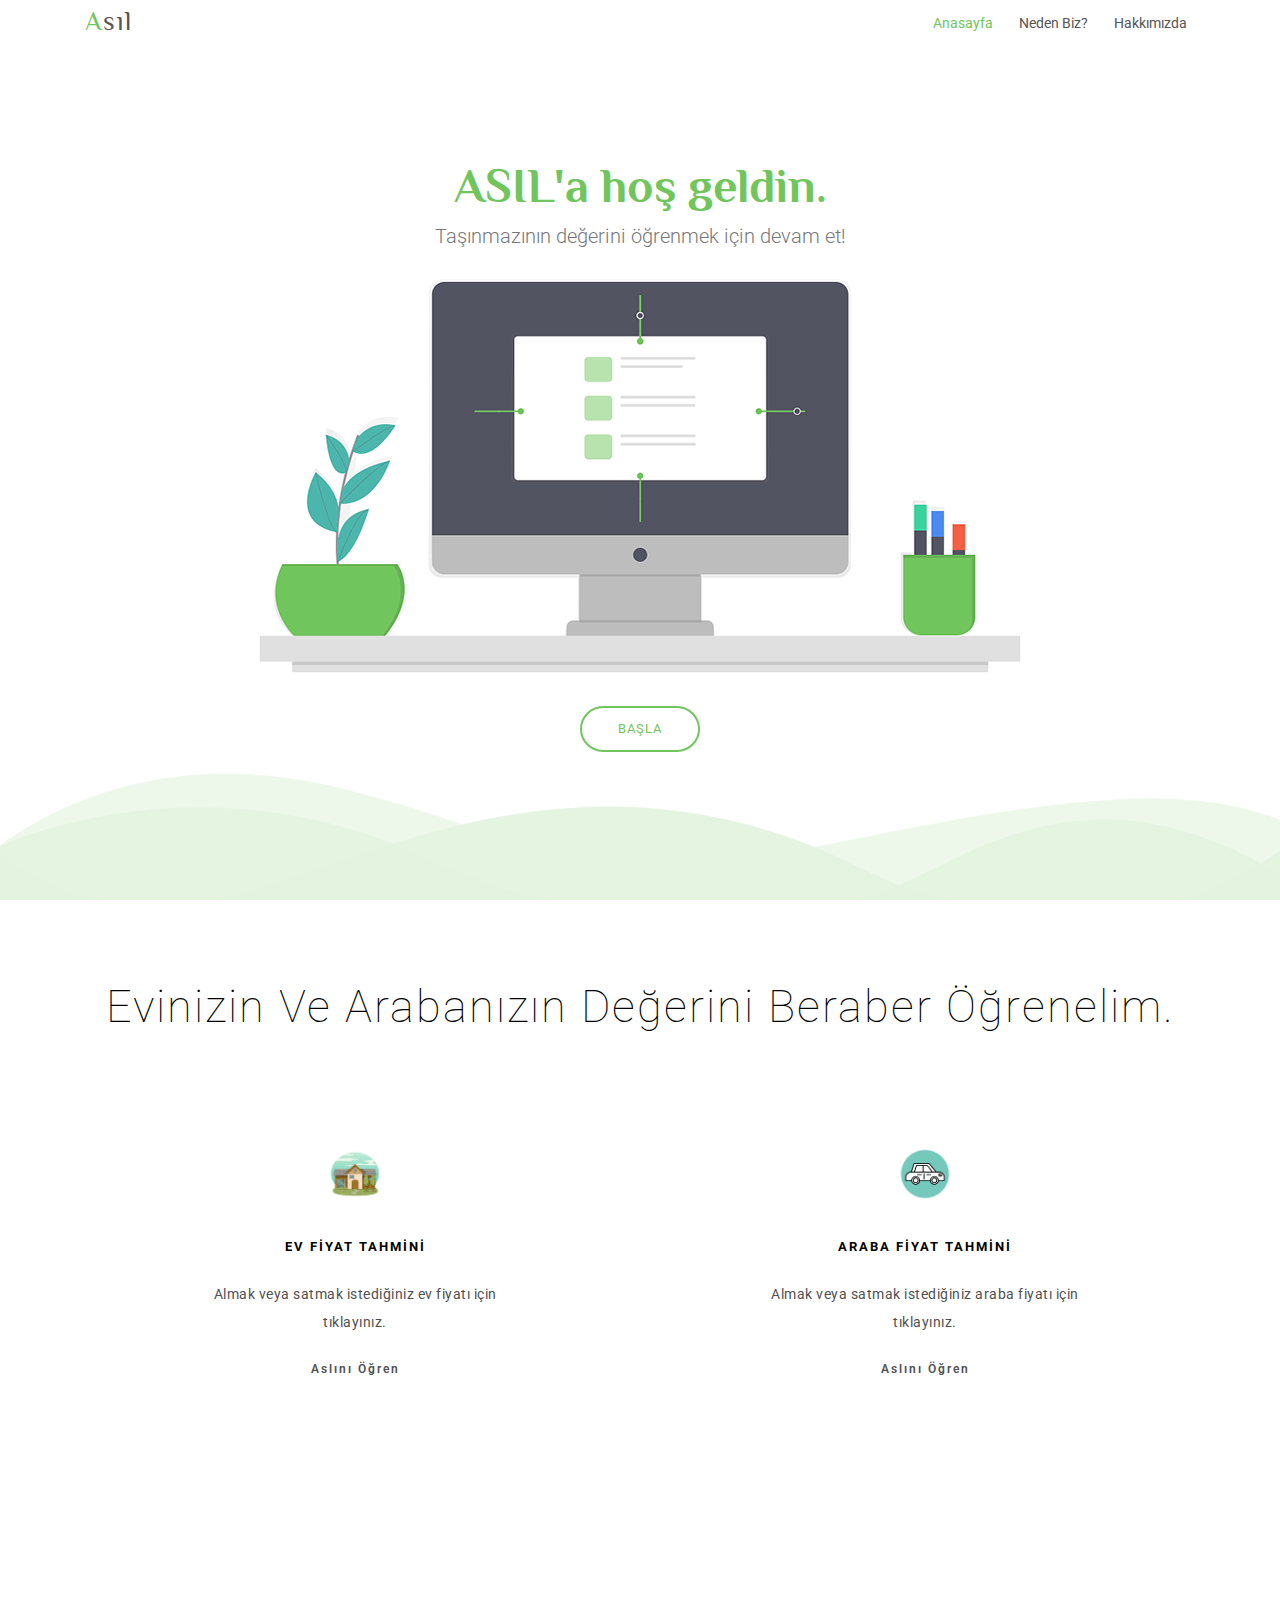
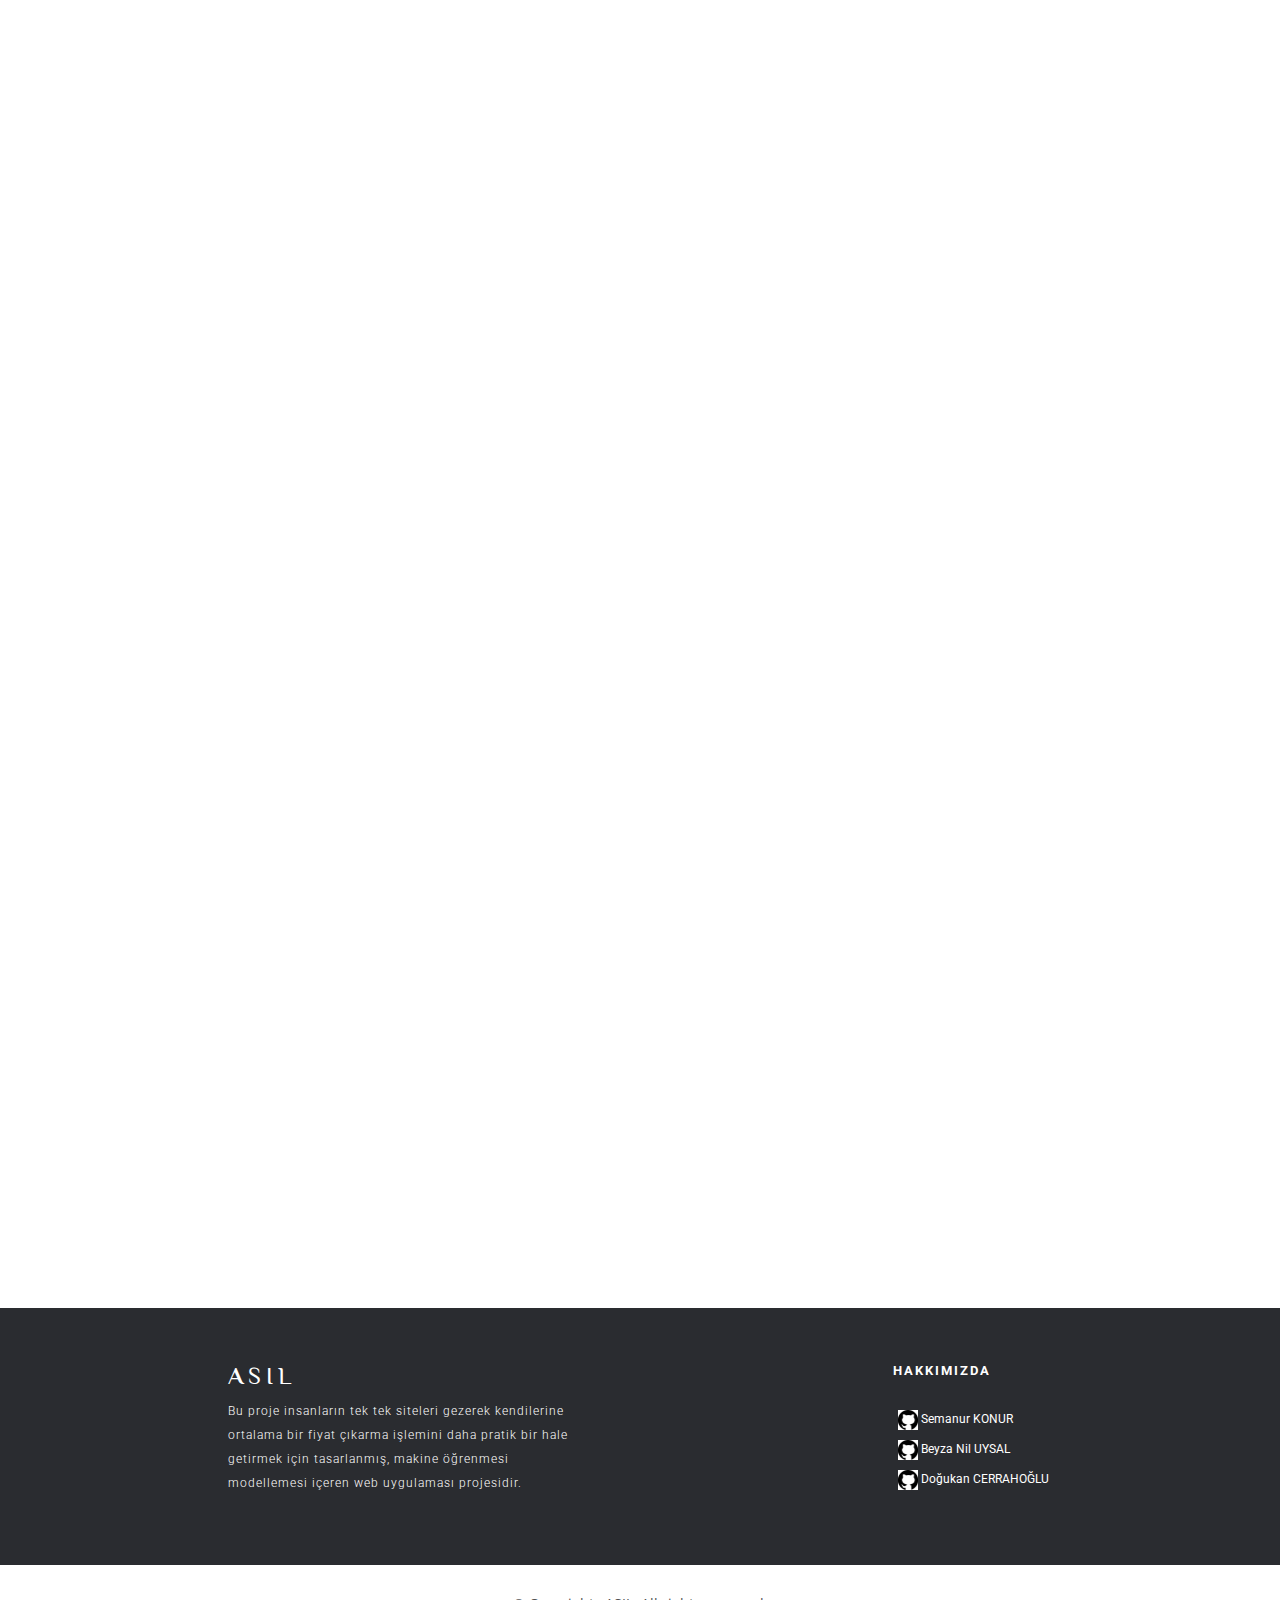
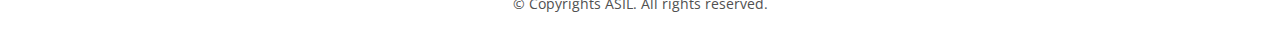
==== index.html @ d375d60e "Toplu değişiklikler Anasayfaya çalı çırpı eklendi. Footer eklendi. Footer'a github logo ve değerli g" ====
<!DOCTYPE html>
<html lang="tr">
<head>
  <meta charset="utf-8">
  <title>Asıl</title>
  <meta content="width=device-width, initial-scale=1.0" name="viewport">
  <meta content="" name="keywords">
  <meta content="" name="description">

  <!-- Favicons -->
  <link href="img/team/logo.png" rel="icon">
  <link href="img/team/logo.png" rel="apple-touch-icon">

  <!-- Google Fonts -->
  <link href="https://fonts.googleapis.com/css?family=Open+Sans:300,300i,400,400i,700,700i|Roboto:100,300,400,500,700|Philosopher:400,400i,700,700i" rel="stylesheet">

  <!-- Bootstrap css -->
  <!-- <link rel="stylesheet" href="css/bootstrap.css"> -->
  <link href="lib/bootstrap/css/bootstrap.min.css" rel="stylesheet">

  <!-- Libraries CSS Files -->
  <link href="lib/owlcarousel/assets/owl.carousel.min.css" rel="stylesheet">
  <link href="lib/owlcarousel/assets/owl.theme.default.min.css" rel="stylesheet">
  <link href="lib/font-awesome/css/font-awesome.min.css" rel="stylesheet">
  <link href="lib/animate/animate.min.css" rel="stylesheet">
  <link href="lib/modal-video/css/modal-video.min.css" rel="stylesheet">

  <!-- Main Stylesheet File -->
  <link href="css/style.css" rel="stylesheet">

  <!-- =======================================================
    Theme Name: eStartup
    Theme URL: https://bootstrapmade.com/estartup-bootstrap-landing-page-template/
    Author: BootstrapMade.com
    License: https://bootstrapmade.com/license/
  ======================================================= -->
</head>

<body>

  <header id="header" class="header header-hide">
    <div class="container">

      <div id="logo" class="pull-left">
        <h1><a href="#body" class="scrollto"><span>A</span>sıl</a></h1>
        <!-- Uncomment below if you prefer to use an image logo -->
        <!-- <a href="#body"><img src="img/logo.png" alt="" title="" /></a>-->
      </div>

      <nav id="nav-menu-container">
        <ul class="nav-menu">
          <li class="menu-active"><a href="#hero">Anasayfa</a></li>
          <li><a href="#features">Neden biz?</a></li>


          <li><a href="#blog">Hakkımızda</a></li>

        </ul>
      </nav><!-- #nav-menu-container -->
    </div>
  </header><!-- #header -->

  <!--==========================
    Hero Section
  ============================-->
  <section id="hero" class="wow fadeIn">
    <div class="hero-container">
      <h1><b>ASIL</b>'a hoş geldin.</h1>
      <h2>Taşınmazının değerini öğrenmek için devam et!</h2>
      <img src="img/hero-img.png" alt="Hero Imgs">
      <a href="#get-started" class="btn-get-started scrollto">Başla</a>

    </div>
  </section>
  <section id="get-started" class="padd-section text-center wow fadeInUp">

    <div class="container">
      <div class="section-title text-center">
        <h2>Evinizin ve Arabanızın Değerini Beraber Öğrenelim.</h2>

      </div>
    </div>

    <div class="container" lang="tr">
      <div class="row">

        <div class="col-md-6 col-lg-4">
          <div class="feature-block" lang="tr">

            <img src="img/team/cloud.png" alt="img" class="img-fluid" lang="tr">
            <h4>Ev Fiyat Tahmini</h4>
            <p><b>Almak veya satmak istediğiniz ev fiyatı için tıklayınız.</b></p>
            <a href="#">Aslını öğren</a>

          </div>
        </div>

        <div class="col-md-6 col-lg-4">
          <div class="feature-block">

            <img src="img/team/planet.png" alt="img" class="img-fluid">
            <h4>Araba Fiyat Tahmini</h4>
            <p><b>Almak veya satmak istediğiniz araba fiyatı için tıklayınız.</b></p>
            <a href="#">Aslını öğren</a>

          </div>
        </div>


      </div>
    </div>

  </section>


  <!--==========================
    Features Section
  ============================-->

  <section id="features" class="padd-section text-center wow fadeInUp">

    <div class="container">
      <div class="section-title text-center">
        <h2>Neden <b>ASIL </b>? </h2>
      </div>
    </div>

    <div class="container">
      <div class="row">

        <div class="col-md-6 col-lg-3">
          <div class="feature-block">
            <img src="img/team/update.png" alt="img" class="img-fluid">
            <h4>Güncellik</h4>
            <p>Piyasanın güncel halinden haberdar olun.</p>
          </div>
        </div>

        <div class="col-md-6 col-lg-3">
          <div class="feature-block">
            <img src="img/team/vector.png" alt="img" class="img-fluid">
            <h4>Zaman Tasarrufu</h4>
            <p>Kısa bir zamanda istediğiniz taşınmazın fiyatını kolaylıkla bulun.</p>
          </div>
        </div>
        <div class="col-md-6 col-lg-3">
          <div class="feature-block">
            <img src="img/team/design-tool.png" alt="img" class="img-fluid">
            <h4>Kolay Kullanım</h4>
            <p>Sadece birkaç adımda kolayca <b>asıl</b> fiyata ulaşın.</p>
          </div>
        </div>

        <div class="col-md-6 col-lg-3">
          <div class="feature-block">
            <img src="img/team/asteroid.png" alt="img" class="img-fluid">
            <h4>Güvenilir Veri</h4>
            <p>Doğru veriler ile yapılmış fiyat tahminlerine erişin.</p>
          </div>
        </div>



      </div>
    </div>
  </section>

  <!--==========================
    Screenshots Section
  ============================-->


  <!--==========================
    Video Section
  ============================-->

  <!--==========================
    Team Section
  ============================-->


  <!--==========================
    Testimonials Section
  ============================-->


  <!--==========================
    Pricing Table Section
  ============================-->

  <!--==========================
    Blog Section
  ============================-->
  <section id="blog" class="padd-section wow fadeInUp">

    <div class="container">
      <div class="section-title text-center">
       <div class="hero-container2">
          <h2><b>ASIL</b> Nedir ?</h2>

      <img src="img/team/ne.png"width="800" height="500" alt="asılnedir">


       </div>






      </div>
    </div>


  </section>

  <!--==========================
    Newsletter Section
  ============================-->

  <!--==========================
    Contact Section
  ============================-->
  <!-- #contact -->

  <!--==========================
    Footer
  ============================-->
<footer class="footer">
    <div class="container">
      <div class="row">

        <div class="col-md-12 col-lg-4">
          <div class="footer-logo">

            <a class="navbar-brand" href="#"><b>A</b>SIL</a>
            <p>Bu proje insanların tek tek siteleri gezerek kendilerine ortalama bir fiyat çıkarma işlemini daha pratik bir hale getirmek için tasarlanmış, makine öğrenmesi modellemesi içeren web uygulaması projesidir.</p>

          </div>
        </div>

        <div class="col-sm-6 col-md-3 col-lg-2">
          <div class="list-menu">

            <h4>Hakkımızda</h4>

            <ul class="list-unstyled">
              <li><a href="https://github.com/semakonur" target="_blank" >
                    <img src="img/team/github-logo.jpg" type="icon" width="20px" height="20px" alt="github-logo">
                      Semanur KONUR</a></li>
              <li><a href="https://github.com/BNil23" target="_blank" >
                    <img src="img/team/github-logo.jpg" type="icon" width="20px" height="20px" alt="github-logo">
                      Beyza Nil UYSAL</a></li>
              <li><a href="https://github.com/dogukancerrahoglu" target="_blank" >
                    <img src="img/team/github-logo.jpg" type="icon" width="20px" height="20px" alt="github-logo">
                      Doğukan CERRAHOĞLU</a></li>

            </ul>

          </div>
        </div>


      </div>
    </div>

    <div class="copyrights">
      <div class="container">
        <p>&copy; Copyrights ASIL. All rights reserved.</p>
        <div class="credits">
          <!--
            All the links in the footer should remain intact.
            You can delete the links only if you purchased the pro version.
            Licensing information: https://bootstrapmade.com/license/
            Purchase the pro version with working PHP/AJAX contact form: https://bootstrapmade.com/buy/?theme=eStartup
          -->
        </div>
      </div>
    </div>

  </footer>




  <a href="#" class="back-to-top"><i class="fa fa-chevron-up"></i></a>

  <!-- JavaScript Libraries -->
  <script src="lib/jquery/jquery.min.js"></script>
  <script src="lib/jquery/jquery-migrate.min.js"></script>
  <script src="lib/bootstrap/js/bootstrap.bundle.min.js"></script>
  <script src="lib/superfish/hoverIntent.js"></script>
  <script src="lib/superfish/superfish.min.js"></script>
  <script src="lib/easing/easing.min.js"></script>
  <script src="lib/modal-video/js/modal-video.js"></script>
  <script src="lib/owlcarousel/owl.carousel.min.js"></script>
  <script src="lib/wow/wow.min.js"></script>
  <!-- Contact Form JavaScript File -->


  <!-- Template Main Javascript File -->
  <script src="js/main.js"></script>

</body>
</html>
---- lib/modal-video/css/modal-video.min.css ----
@keyframes modal-video{from{opacity:0}to{opacity:1}}@keyframes modal-video-inner{from{transform:translate(0, 100px)}to{transform:translate(0, 0)}}.modal-video{position:fixed;top:0;left:0;width:100%;height:100%;background-color:rgba(0,0,0,0.5);z-index:1000000;cursor:pointer;opacity:1;animation-timing-function:ease-out;animation-duration:.3s;animation-name:modal-video;-webkit-transition:opacity .3s ease-out;-moz-transition:opacity .3s ease-out;-ms-transition:opacity .3s ease-out;-o-transition:opacity .3s ease-out;transition:opacity .3s ease-out}.modal-video-close{opacity:0}.modal-video-close .modal-video-movie-wrap{-webkit-transform:translate(0, 100px);-moz-transform:translate(0, 100px);-ms-transform:translate(0, 100px);-o-transform:translate(0, 100px);transform:translate(0, 100px)}.modal-video-body{max-width:940px;width:100%;height:100%;margin:0 auto;display:table}.modal-video-inner{display:table-cell;vertical-align:middle;width:100%;height:100%}.modal-video-movie-wrap{width:100%;height:0;position:relative;padding-bottom:56.25%;background-color:#333;animation-timing-function:ease-out;animation-duration:.3s;animation-name:modal-video-inner;-webkit-transform:translate(0, 0);-moz-transform:translate(0, 0);-ms-transform:translate(0, 0);-o-transform:translate(0, 0);transform:translate(0, 0);-webkit-transition:-webkit-transform .3s ease-out;-moz-transition:-moz-transform .3s ease-out;-ms-transition:-ms-transform .3s ease-out;-o-transition:-o-transform .3s ease-out;transition:transform .3s ease-out}.modal-video-movie-wrap iframe{position:absolute;top:0;left:0;width:100%;height:100%}.modal-video-close-btn{position:absolute;z-index:2;top:-35px;right:-35px;display:inline-block;width:35px;height:35px;overflow:hidden;border:none;background:transparent}.modal-video-close-btn:before{transform:rotate(45deg)}.modal-video-close-btn:after{transform:rotate(-45deg)}.modal-video-close-btn:before,.modal-video-close-btn:after{content:'';position:absolute;height:2px;width:100%;top:50%;left:0;margin-top:-1px;background:#fff;border-radius:5px;margin-top:-6px}
---- css/style.css ----
@charset "UTF-8";
/*
  Theme Name: eStartup
  Theme URL: https://bootstrapmade.com/estartup-bootstrap-landing-page-template/
  Author: BootstrapMade.com
  License: https://bootstrapmade.com/license/
*/
/*--------------------------------------------------------------
# General
--------------------------------------------------------------*/
body {
  background-color: #fff;
  color: #333;
}

h1, h2, h3, h4, h5, h6 {
  margin: 0;
}

h2 {
  color: #000;
  font-weight: 600;
}

h4 {
  color: #000;
  font-size: 13px;
  font-weight: 700;
  letter-spacing: 2px;
  text-transform: uppercase;
  line-height: 2;
}

h5 {
  color: #626262;
  font-size: 14px;
  font-weight: 500;
}

a {
  letter-spacing: 2px;
  text-decoration: none;
}

ul {
  letter-spacing: 1px;
}

li {
  color: #626262;
  font-size: 13px;
  font-weight: 400;
  letter-spacing: 2px;
  line-height: 30px;
  text-transform: capitalize;
}

p {
  color: #505050;
  font-size: 14px;
  font-weight: 300;
  letter-spacing: 0.5px;
  line-height: 2;
  margin-bottom: 20px;
}

span {
  letter-spacing: 1px;
}

.img-fluid {
  height: 60px;
  margin-bottom: 30px;
  width: 60px;
}

.container-full {
  padding-left: 0;
  padding-right: 0;
}

.btn {
  border: 1px solid #fff;
  border-radius: 50px;
  color: #fff;
  font-size: 11px;
  font-weight: 600;
  padding: 15px 40px;
  text-transform: uppercase;
  -moz-transition: all 0.5s ease-in-out 0s;
  -ms-transition: all 0.5s ease-in-out 0s;
  -o-transition: all 0.5s ease-in-out 0s;
  -webkit-transition: all 0.5s ease-in-out 0s;
  transition: all 0.5s ease-in-out 0s;
}

.btn-default:hover {
  color: #fff;
  background-color: #e6e6e6;
  border-color: #adadad;
}

.fa {
  font-size: 13px;
}

/* Back to top button */
.back-to-top {
  position: fixed;
  display: none;
  background: #71c55d;
  line-height: 1;
  color: #fff;
  padding: 7px 12px 13px 12px;
  font-size: 16px;
  font-family: Arial;
  border-radius: 2px;
  right: 15px;
  bottom: 15px;
  transition: background 0.5s;
}

@media (max-width: 768px) {
  .back-to-top {
    bottom: 15px;
  }
}

.back-to-top:focus {
  background: #71c55d;
  color: #fff;
  outline: none;
}

.back-to-top:hover {
  background: #55b03f;
  color: #fff;
}

/*--------------------------------------------------------------
# Header
--------------------------------------------------------------*/
#header {
  background: #fff;
  position: fixed;
  left: 0;
  top: 0;
  right: 0;
  height: 48px;
  z-index: 3;
  transition: all 0.5s ease;
}

#header #logo {
  padding: 6px 0 0 0;
}

#header #logo h1 {
  color: #505050;
  font-family: "Philosopher", sans-serif;
  font-size: 26px;
  font-weight: 500;
  letter-spacing: 1px;
  margin: 0;
}

#header #logo h1 a {
  color: #555;
  line-height: 1;
  display: inline-block;
  text-decoration: none;
}

#header #logo h1 a span {
  color: #71c55d;
}

#header #logo img {
  padding: 0;
  margin: 0;
}

.scroll-header {
  background: #fff;
  box-shadow: 0 3px 7px rgba(0, 0, 0, 0.1);
}

/*--------------------------------------------------------------
# Hero Section
--------------------------------------------------------------*/
#hero {
  width: 100%;
  height: calc(100vh - 40px);
  background: url(../img/hero-bg.png) center bottom no-repeat;
  background-size: 100%;
  position: relative;
  margin-top: 40px;
}

@media (min-width: 1025px) {
  #hero {
    background-attachment: fixed;
  }
}

#hero .hero-container {
  position: absolute;
  bottom: 0;
  top: 0;
  left: 0;
  right: 0;
  display: flex;
  justify-content: center;
  align-items: center;
  flex-direction: column;
  text-align: center;
}

#hero .hero-container2 {

}

#hero h1 {
  margin: 0 0 10px 0;
  font-size: 48px;
  font-weight: 700;
  line-height: 56px;
  font-family: "Philosopher", sans-serif;
  color: #71c55d;
}

@media (max-width: 768px) {
  #hero h1 {
    font-size: 28px;
    line-height: 36px;
  }
}

#hero h2 {
  color: #777;
  margin-bottom: 30px;
  font-size: 20px;
  font-family: "Roboto", sans-serif;
  font-weight: 300;
}

@media (max-width: 768px) {
  #hero h2 {
    font-size: 18px;
    line-height: 24px;
    margin-bottom: 30px;
  }
}

#hero img {
  max-width: 95%;
  margin-bottom: 30px;
}

#hero .btn-get-started {
  font-family: "Roboto", sans-serif;
  text-transform: uppercase;
  font-weight: 400;
  font-size: 13px;
  letter-spacing: 1px;
  display: inline-block;
  padding: 11px 36px;
  border-radius: 50px;
  transition: 0.5s;
  margin-bottom: 30px;
  border: 2px solid #71c55d;
  background: #fff;
  color: #71c55d;
  text-decoration: none;
}

#hero .btn-get-started:hover {
  background: #71c55d;
  color: #fff;
}


/*--------------------------------------------------------------
# Navigation Menu
--------------------------------------------------------------*/
/* Nav Menu Essentials */
.nav-menu, .nav-menu * {
  margin: 0;
  padding: 0;
  list-style: none;
}

.nav-menu ul {
  position: absolute;
  display: none;
  top: 100%;
  left: 0;
  z-index: 99;
}

.nav-menu li {
  position: relative;
  white-space: nowrap;
}

.nav-menu > li {
  float: left;
}

.nav-menu li:hover > ul,
.nav-menu li.sfHover > ul {
  display: block;
}

.nav-menu ul ul {
  top: 0;
  left: 100%;
}

.nav-menu ul li {
  min-width: 180px;
}

/* Nav Menu Arrows */
.sf-arrows .sf-with-ul {
  padding-right: 22px;
}

.sf-arrows .sf-with-ul:after {
  content: "\f107";
  position: absolute;
  right: 8px;
  margin-top: 1px;
  font-family: FontAwesome;
  font-style: normal;
  font-weight: normal;
}

.sf-arrows ul .sf-with-ul:after {
  content: "\f105";
}

/* Nav Meu Container */
#nav-menu-container {
  float: right;
  margin: 0 0 0 0;
}

@media (max-width: 1024px) {
  #nav-menu-container {
    display: none;
  }
}

/* Nav Meu Styling */
.nav-menu a {
  padding: 8px 8px;
  text-decoration: none;
  display: inline-block;
  color: #555;
  font-family: "Roboto", sans-serif;
  font-weight: 400;
  font-size: 14px;
  outline: none;
  letter-spacing: 0;
  transition: 0.3s;
}

.nav-menu li:hover > a, .nav-menu > .menu-active > a {
  color: #71c55d;
}

.nav-menu > li {
  margin-left: 10px;
}

.nav-menu ul {
  margin: 0;
  padding: 10px;
  box-shadow: 0px 0px 30px rgba(127, 137, 161, 0.25);
  background: #fff;
}

.nav-menu ul li {
  transition: 0.3s;
}

.nav-menu ul li a {
  padding: 5px 10px;
  color: #333;
  transition: 0.3s;
  display: block;
  font-size: 14px;
  text-transform: none;
}

.nav-menu ul li:hover > a {
  color: #71c55d;
}

.nav-menu ul ul {
  margin: 0;
}

/* Mobile Nav Toggle */
#mobile-nav-toggle {
  position: fixed;
  right: 0;
  top: 0;
  z-index: 999;
  margin: 4px 20px 0 0;
  border: 0;
  background: none;
  font-size: 24px;
  display: none;
  transition: all 0.4s;
  outline: none;
  cursor: pointer;
}

#mobile-nav-toggle i {
  color: #555;
  font-size: 24px;
}

@media (max-width: 1024px) {
  #mobile-nav-toggle {
    display: inline;
  }
}

/* Mobile Nav Styling */
#mobile-nav {
  position: fixed;
  top: 0;
  padding-top: 18px;
  bottom: 0;
  z-index: 998;
  background: rgba(52, 59, 64, 0.9);
  left: -260px;
  width: 260px;
  overflow-y: auto;
  transition: 0.4s;
}

#mobile-nav ul {
  padding: 0;
  margin: 0;
  list-style: none;
}

#mobile-nav ul li {
  position: relative;
}

#mobile-nav ul li a {
  color: #fff;
  font-size: 14px;
  overflow: hidden;
  padding: 6px 22px 6px 15px;
  position: relative;
  text-decoration: none;
  width: 100%;
  display: block;
  outline: none;
  letter-spacing: 0;
}

#mobile-nav ul li a:hover {
  color: #fff;
}

#mobile-nav ul li li {
  padding-left: 30px;
}

#mobile-nav ul .menu-has-children i {
  position: absolute;
  right: 0;
  z-index: 99;
  padding: 15px;
  cursor: pointer;
  color: #fff;
}

#mobile-nav ul .menu-has-children i.fa-chevron-up {
  color: #71c55d;
}

#mobile-nav ul .menu-item-active {
  color: #71c55d;
}

#mobile-body-overly {
  width: 100%;
  height: 100%;
  z-index: 997;
  top: 0;
  left: 0;
  position: fixed;
  background: rgba(52, 59, 64, 0.9);
  display: none;
}

/* Mobile Nav body classes */
body.mobile-nav-active {
  overflow: hidden;
}

body.mobile-nav-active #mobile-nav {
  left: 0;
}

body.mobile-nav-active #mobile-nav-toggle i {
  color: #fff;
}

/*--------------------------------------------------------------
# Sections
--------------------------------------------------------------*/
.padd-section {
  padding-bottom: 80px;
  padding-top: 80px;
}

@media (max-width: 992px) {
  .padd-section {
    padding-top: 40px;
    padding-bottom: 40px;
  }
}

.section-title {
  margin-bottom: 80px;
}

@media (max-width: 992px) {
  .section-title {
    margin-bottom: 40px;
  }
}

.section-title h2 {
  font-family: "Roboto", sans-serif;
  font-size: 45px;
  font-weight: 100;
  letter-spacing: 2px;
  margin-bottom: 20px;
  text-transform: capitalize;
}

.section-title .separator {
  margin: 0;
}

.separator {
  color: #626262;
  font-family: "Roboto", sans-serif;
  font-size: 15px;
  font-weight: 300;
  margin-bottom: 30px;
  text-transform: capitalize;
}

/* Get Started Section
--------------------------------*/
#get-started {
  display: inline-block;
  height: 100%;
  width: 100%;
}

#get-started .feature-block {
  background: #fff none repeat scroll 0 0;
  padding: 30px 20px;
  transition: all 0.5s ease-in-out 0s;
}

@media (max-width: 991px) {
  #get-started .feature-block {
    margin-bottom: 30px;
  }
}

#get-started .feature-block:hover {
  box-shadow: 0 0 35px rgba(0, 0, 0, 0.1);
  transition: all 0.5s ease-in-out 0s;
}

#get-started .feature-block h4 {
  margin-bottom: 20px;
}

#get-started .feature-block p {
  margin-bottom: 20px;
}

#get-started .feature-block a {
  color: #505050;
  font-size: 12px;
  font-weight: 600;
  text-decoration: none;
  text-transform: capitalize;
  transition: 0.3s;
}

#get-started .feature-block a:hover {
  color: #71c55d;
}

/* About Us Section
--------------------------------*/

/* Features Section
--------------------------------*/
#features {
  display: inline-block;
  height: 100%;
  width: 100%;
}

#features .feature-block {
  background: #fff none repeat scroll 0 0;
  padding: 30px 20px;
  margin-bottom: 30px;
  transition: all 0.5s ease-in-out 0s;
}

#features .feature-block:hover {
  box-shadow: 0 0 35px rgba(0, 0, 0, 0.1);
  transition: all 0.5s ease-in-out 0s;
}

#features .feature-block h4 {
  margin-bottom: 20px;
}

#features .feature-block p {
  margin-bottom: 0;
}

.footer {
  background: #2a2c30;
  padding-top: 50px;
}

.footer .footer-logo .navbar-brand {
  color: #fff;
  display: inline-block;
  float: none;
  font-family: "Philosopher", sans-serif;
  font-size: 24px;
  font-weight: 500;
  height: 100%;
  letter-spacing: 0.2em;
  padding-left: 0;
  padding-top: 0;
}

.footer .footer-logo p {
  color: #fff;
  font-size: 12px;
  letter-spacing: 1px;
}

.footer .list-menu > h4 {
  color: #fff;
  padding-bottom: 20px;
}

.footer .list-menu ul li a {
  color: #fff;
  font-size: 12px;
  padding-left: 5px;
  text-decoration: none;
  letter-spacing: 0;
}

.footer .copyrights {
  background: #fff;
  margin-top: 50px;
  text-align: center;
  padding: 25px;
}

.footer .copyrights p, .footer .copyrights .credits {
  margin: 0;
  padding: 0;
  font-family: "Open Sans", sans-serif;
  font-weight: normal;
  font-size: 14px;
  letter-spacing: 0;
}

.footer .copyrights p a, .footer .copyrights .credits a {
  letter-spacing: 0;
  color: #71c55d;
}


/* Screenshots Section
--------------------------------*/
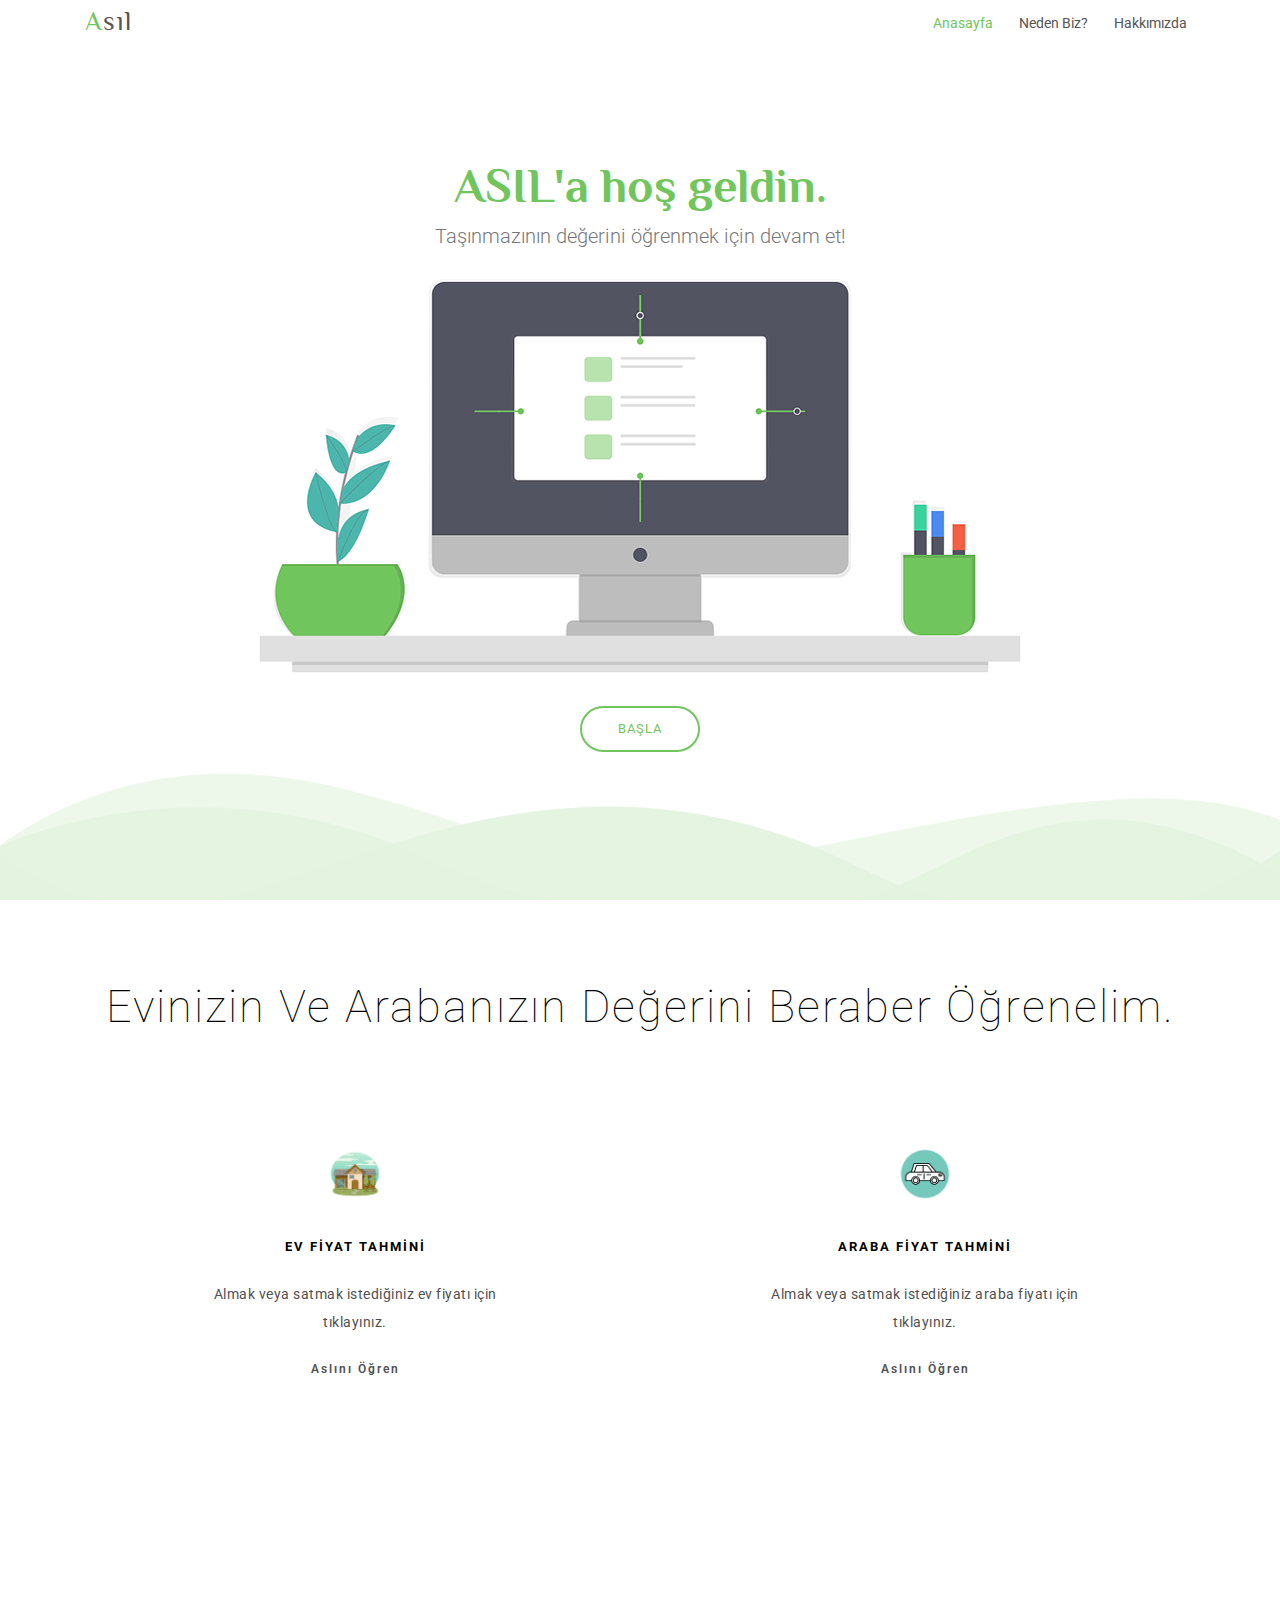
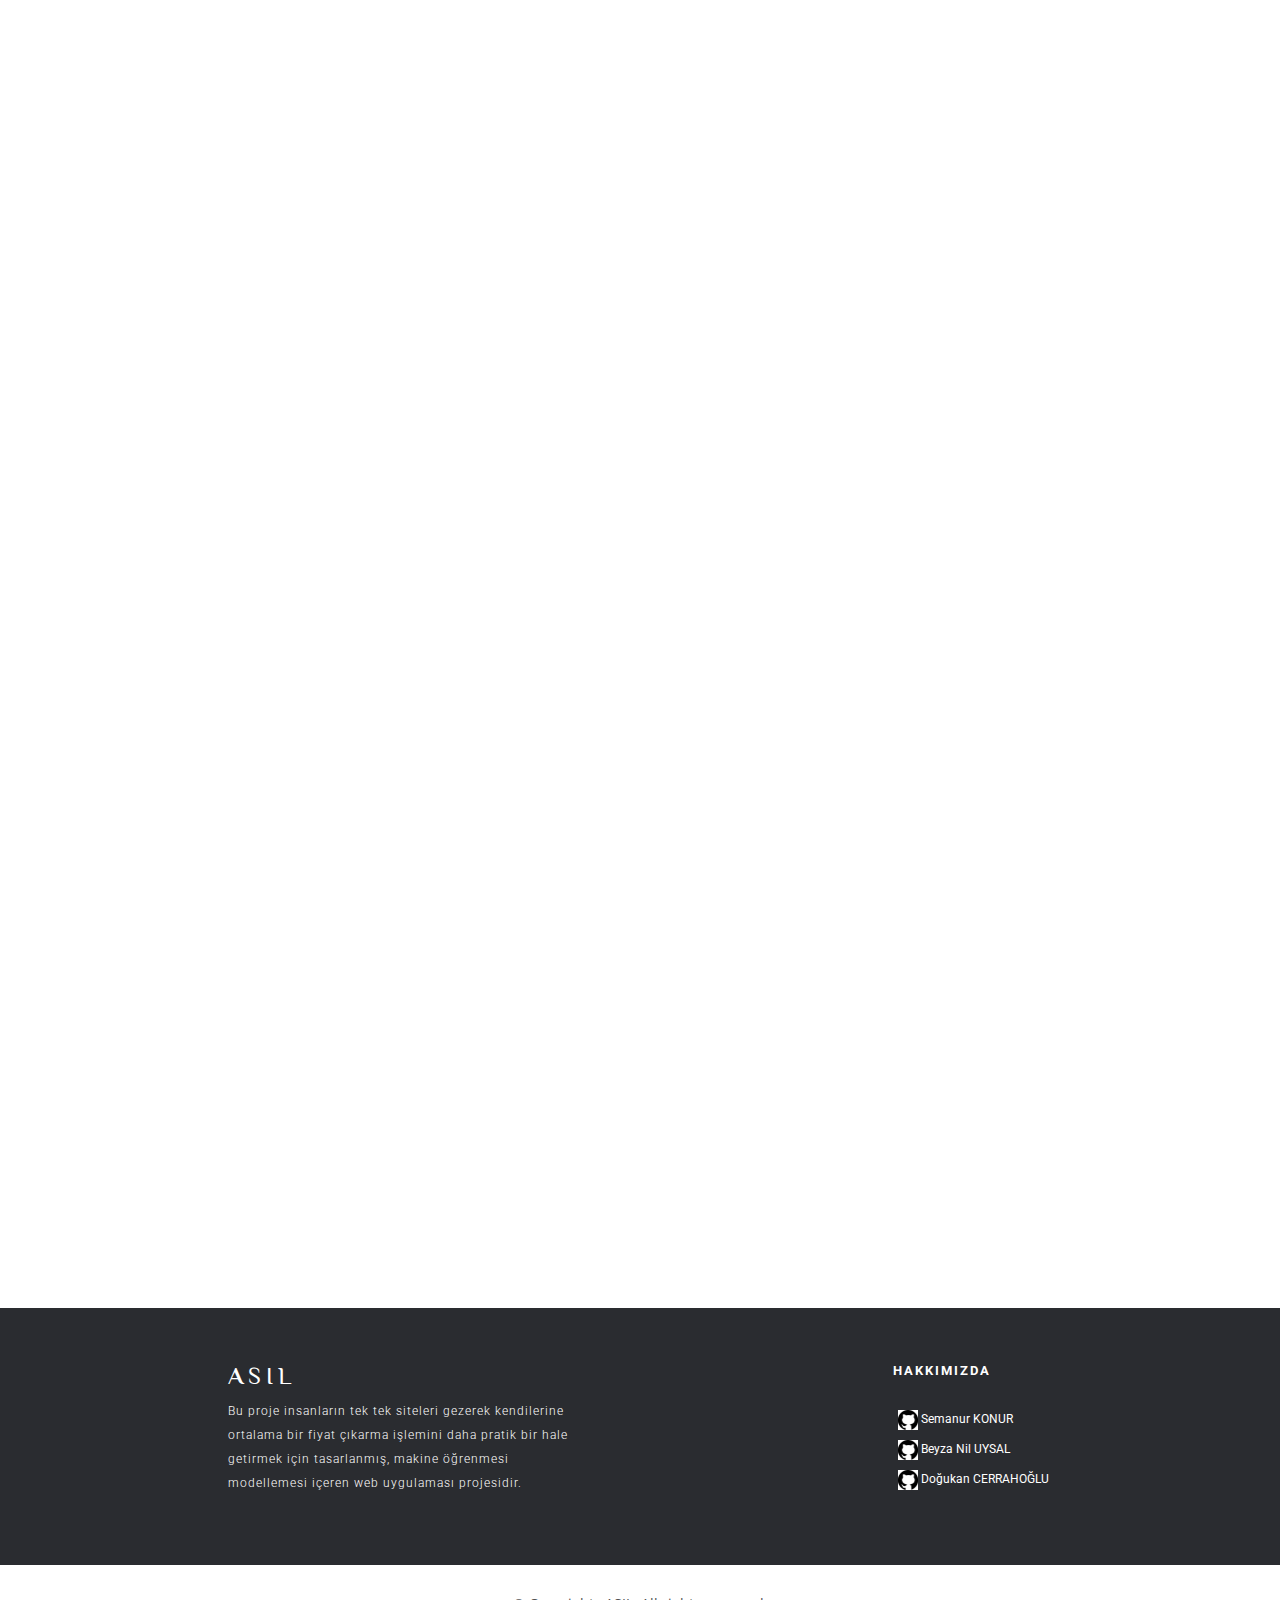
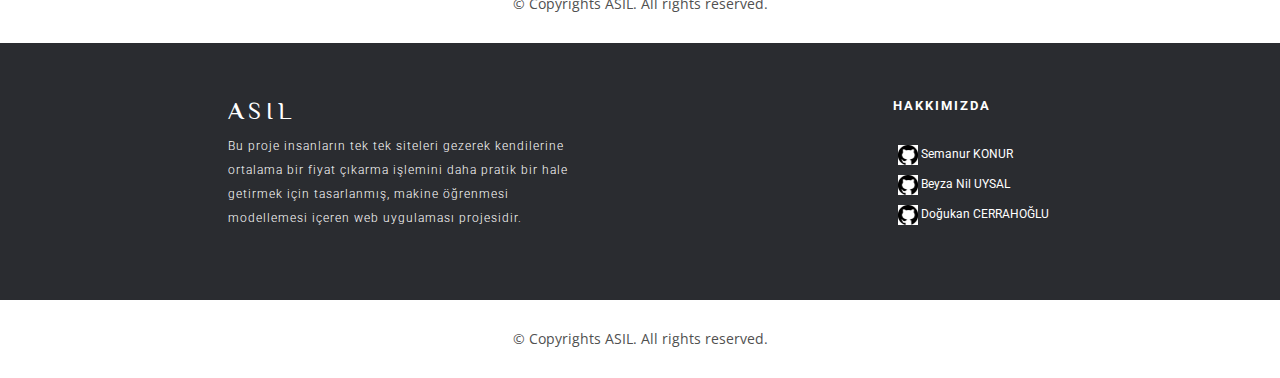
==== commit 2a567c4f: "Merge pull request #10 from semakonur/sema" ====
--- a/index.html
+++ b/index.html
@@ -202,12 +202,6 @@
 
 
        </div>
-
-
-
-
-
-
       </div>
     </div>
 
@@ -226,6 +220,61 @@
   <!--==========================
     Footer
   ============================-->
+<footer class="footer">
+    <div class="container">
+      <div class="row">
+
+        <div class="col-md-12 col-lg-4">
+          <div class="footer-logo">
+
+            <a class="navbar-brand" href="#"><b>A</b>SIL</a>
+            <p>Bu proje insanların tek tek siteleri gezerek kendilerine ortalama bir fiyat çıkarma işlemini daha pratik bir hale getirmek için tasarlanmış, makine öğrenmesi modellemesi içeren web uygulaması projesidir.</p>
+
+          </div>
+        </div>
+
+        <div class="col-sm-6 col-md-3 col-lg-2">
+          <div class="list-menu">
+
+            <h4>Hakkımızda</h4>
+
+            <ul class="list-unstyled">
+              <li><a href="https://github.com/semakonur" target="_blank" >
+                    <img src="img/team/github-logo.jpg" type="icon" width="20px" height="20px" alt="github-logo">
+                      Semanur KONUR</a></li>
+              <li><a href="https://github.com/BNil23" target="_blank" >
+                    <img src="img/team/github-logo.jpg" type="icon" width="20px" height="20px" alt="github-logo">
+                      Beyza Nil UYSAL</a></li>
+              <li><a href="https://github.com/dogukancerrahoglu" target="_blank" >
+                    <img src="img/team/github-logo.jpg" type="icon" width="20px" height="20px" alt="github-logo">
+                      Doğukan CERRAHOĞLU</a></li>
+
+            </ul>
+
+          </div>
+        </div>
+
+
+      </div>
+    </div>
+
+    <div class="copyrights">
+      <div class="container">
+        <p>&copy; Copyrights ASIL. All rights reserved.</p>
+        <div class="credits">
+          <!--
+            All the links in the footer should remain intact.
+            You can delete the links only if you purchased the pro version.
+            Licensing information: https://bootstrapmade.com/license/
+            Purchase the pro version with working PHP/AJAX contact form: https://bootstrapmade.com/buy/?theme=eStartup
+          -->
+        </div>
+      </div>
+    </div>
+
+  </footer>
+
+
 <footer class="footer">
     <div class="container">
       <div class="row">
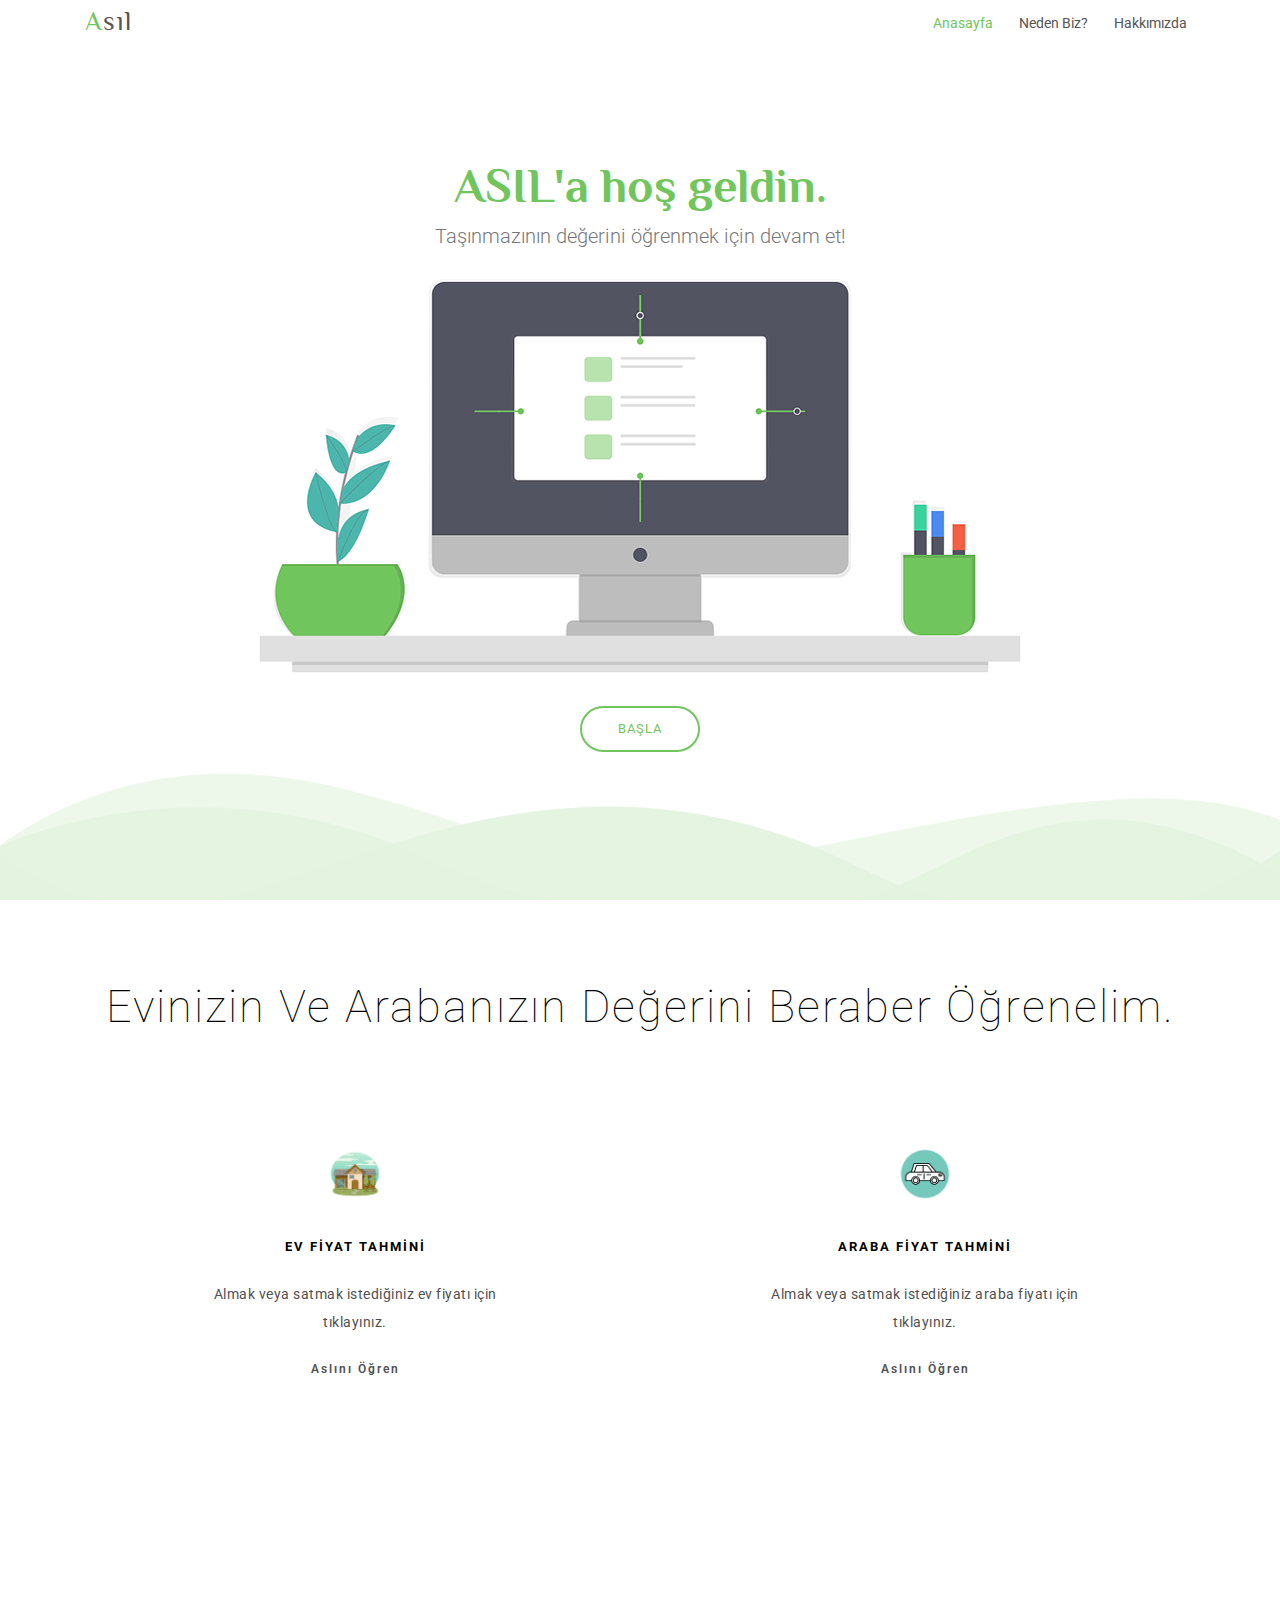
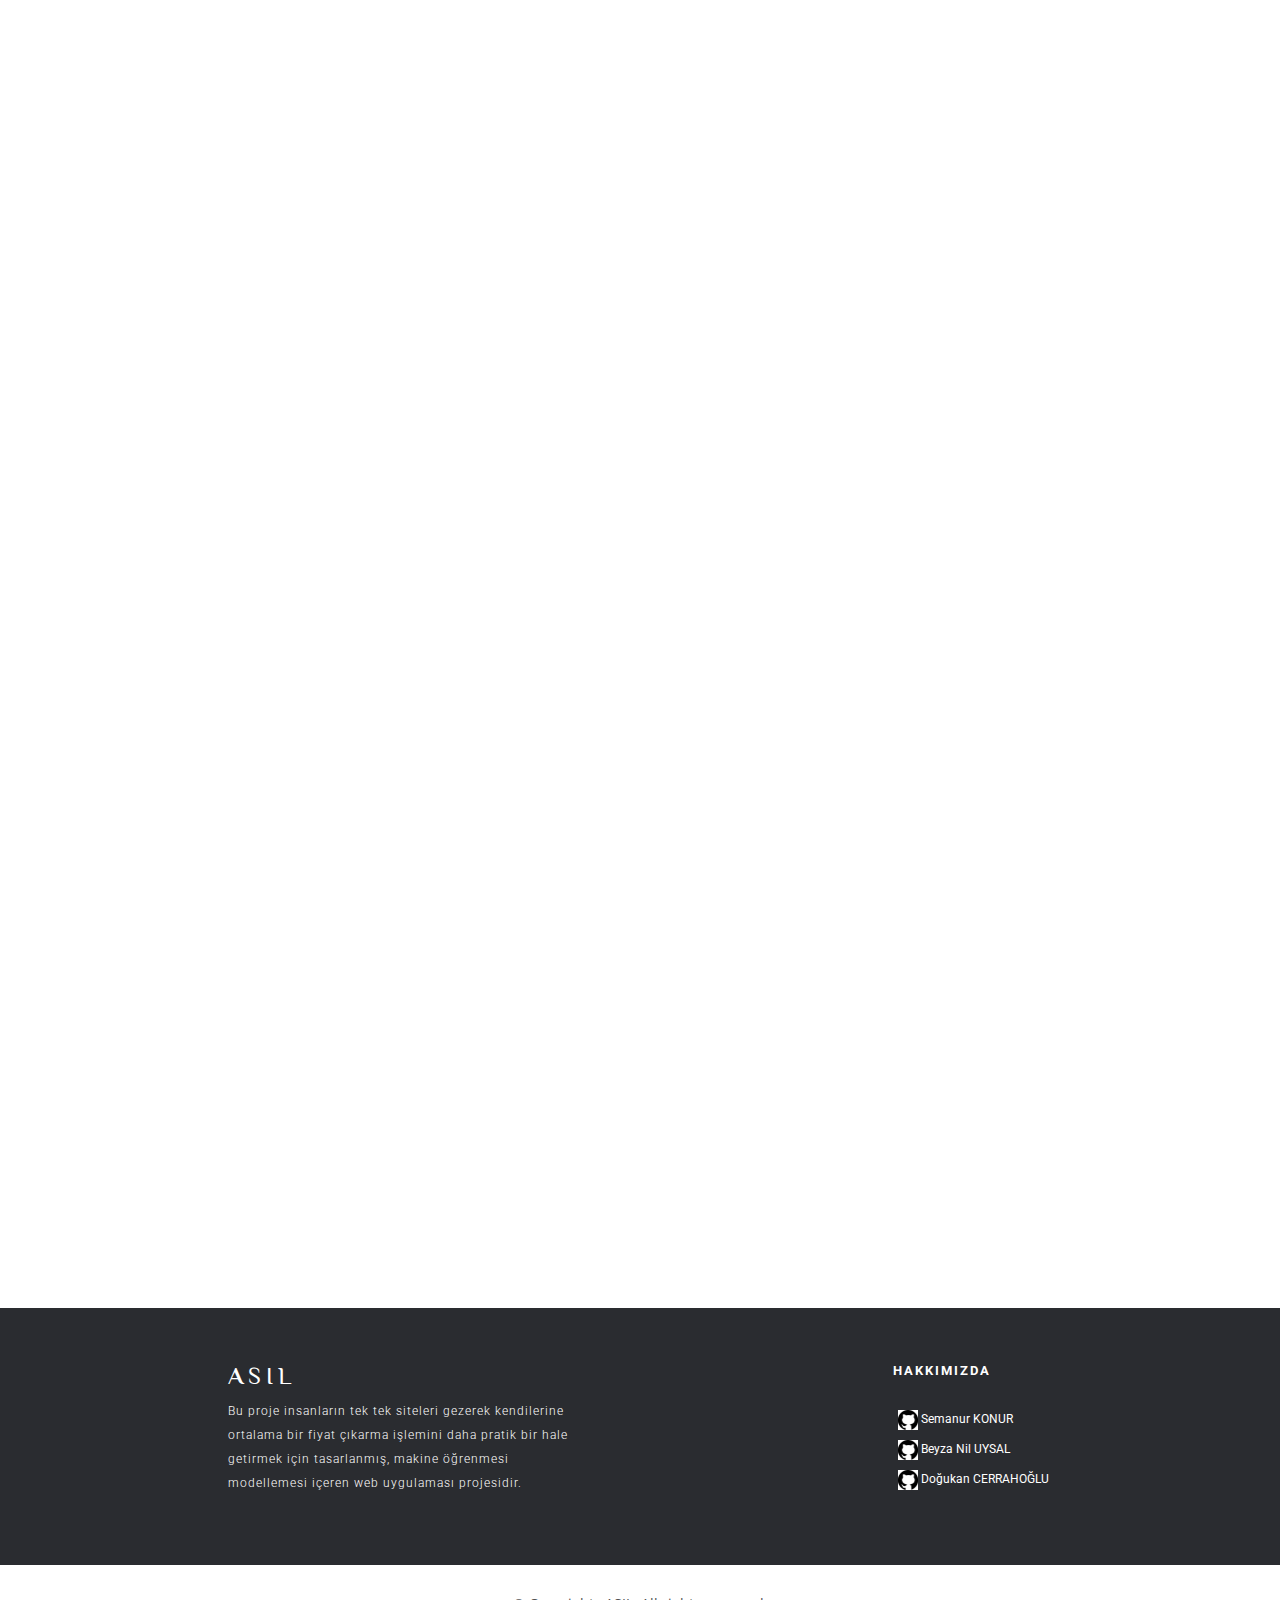
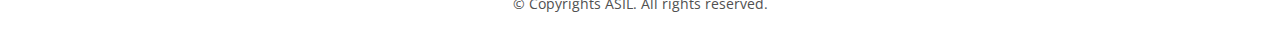
==== commit fdc61035: "Ivır zıvır Ivır zıvır değişiklik" ====
--- a/index.html
+++ b/index.html
@@ -220,6 +220,7 @@
   <!--==========================
     Footer
   ============================-->
+
 <footer class="footer">
     <div class="container">
       <div class="row">
@@ -273,63 +274,6 @@
     </div>
 
   </footer>
-
-
-<footer class="footer">
-    <div class="container">
-      <div class="row">
-
-        <div class="col-md-12 col-lg-4">
-          <div class="footer-logo">
-
-            <a class="navbar-brand" href="#"><b>A</b>SIL</a>
-            <p>Bu proje insanların tek tek siteleri gezerek kendilerine ortalama bir fiyat çıkarma işlemini daha pratik bir hale getirmek için tasarlanmış, makine öğrenmesi modellemesi içeren web uygulaması projesidir.</p>
-
-          </div>
-        </div>
-
-        <div class="col-sm-6 col-md-3 col-lg-2">
-          <div class="list-menu">
-
-            <h4>Hakkımızda</h4>
-
-            <ul class="list-unstyled">
-              <li><a href="https://github.com/semakonur" target="_blank" >
-                    <img src="img/team/github-logo.jpg" type="icon" width="20px" height="20px" alt="github-logo">
-                      Semanur KONUR</a></li>
-              <li><a href="https://github.com/BNil23" target="_blank" >
-                    <img src="img/team/github-logo.jpg" type="icon" width="20px" height="20px" alt="github-logo">
-                      Beyza Nil UYSAL</a></li>
-              <li><a href="https://github.com/dogukancerrahoglu" target="_blank" >
-                    <img src="img/team/github-logo.jpg" type="icon" width="20px" height="20px" alt="github-logo">
-                      Doğukan CERRAHOĞLU</a></li>
-
-            </ul>
-
-          </div>
-        </div>
-
-
-      </div>
-    </div>
-
-    <div class="copyrights">
-      <div class="container">
-        <p>&copy; Copyrights ASIL. All rights reserved.</p>
-        <div class="credits">
-          <!--
-            All the links in the footer should remain intact.
-            You can delete the links only if you purchased the pro version.
-            Licensing information: https://bootstrapmade.com/license/
-            Purchase the pro version with working PHP/AJAX contact form: https://bootstrapmade.com/buy/?theme=eStartup
-          -->
-        </div>
-      </div>
-    </div>
-
-  </footer>
-
-
 
 
   <a href="#" class="back-to-top"><i class="fa fa-chevron-up"></i></a>
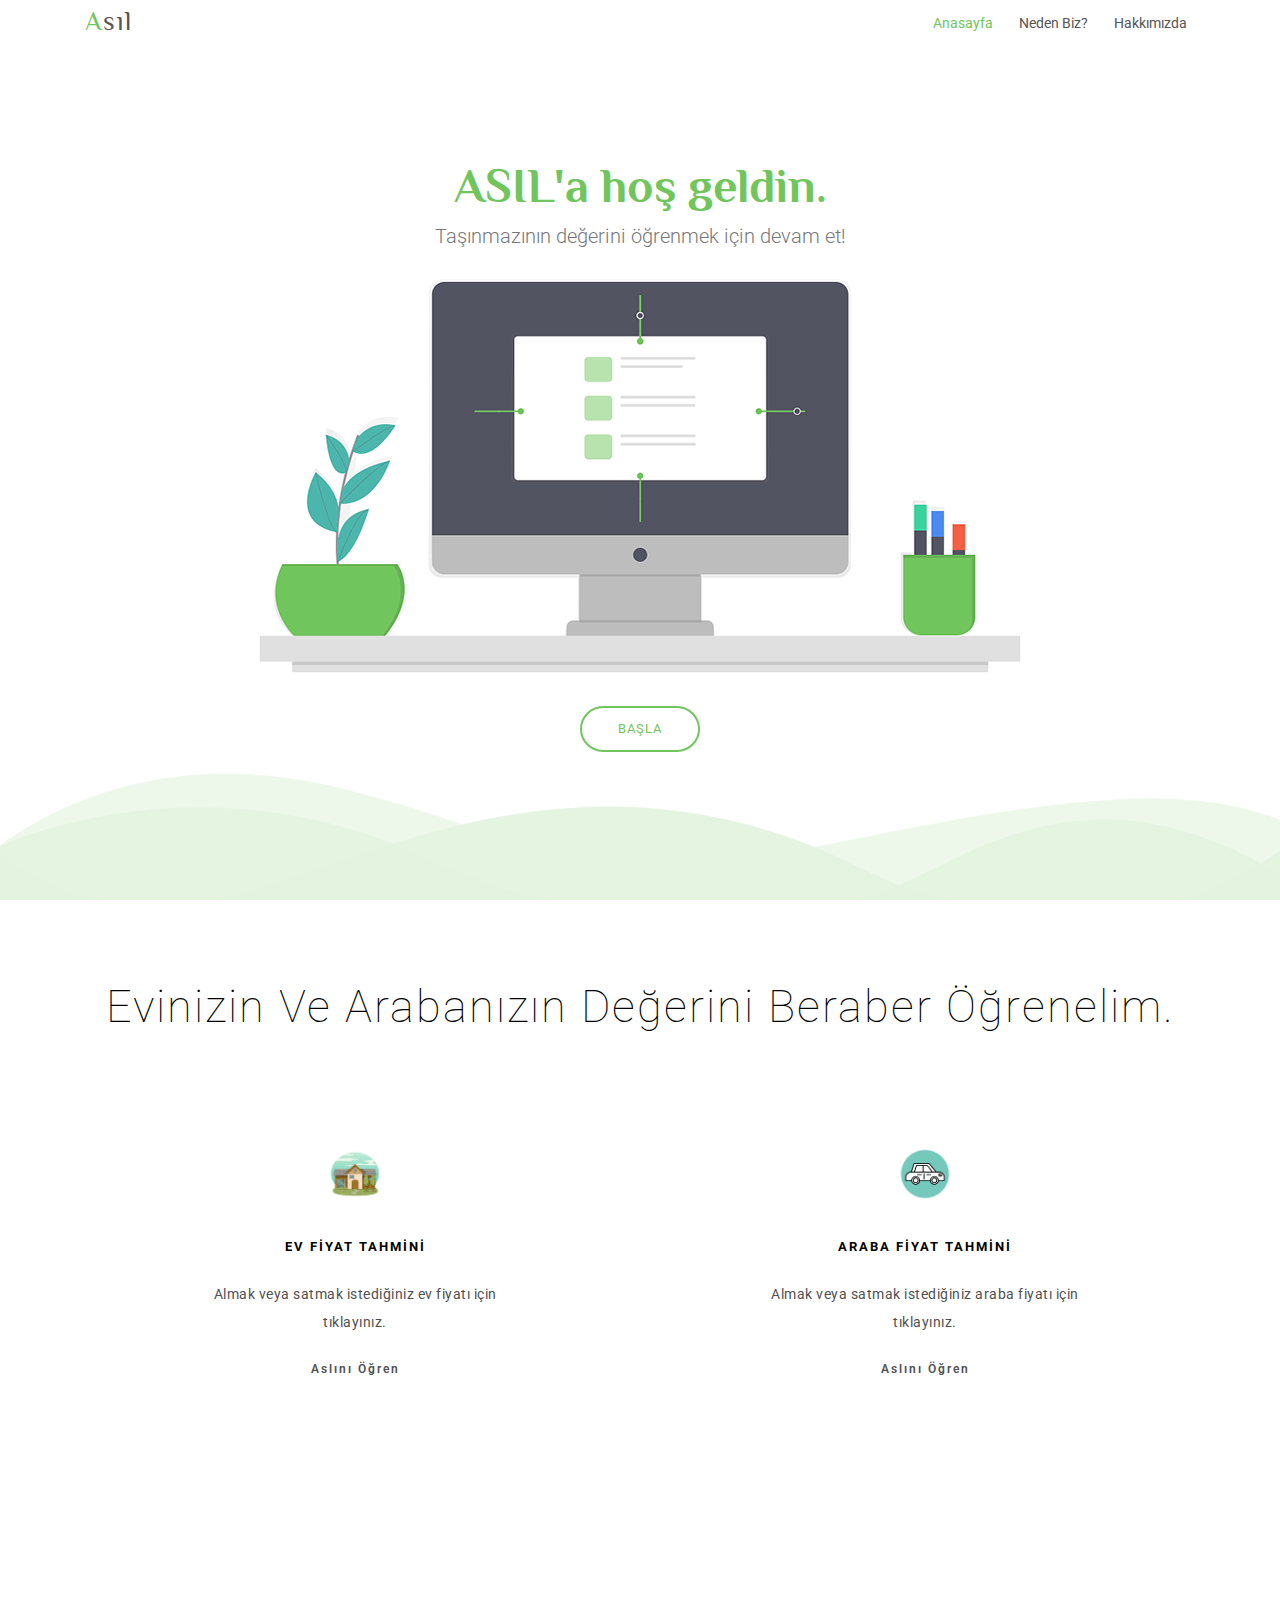
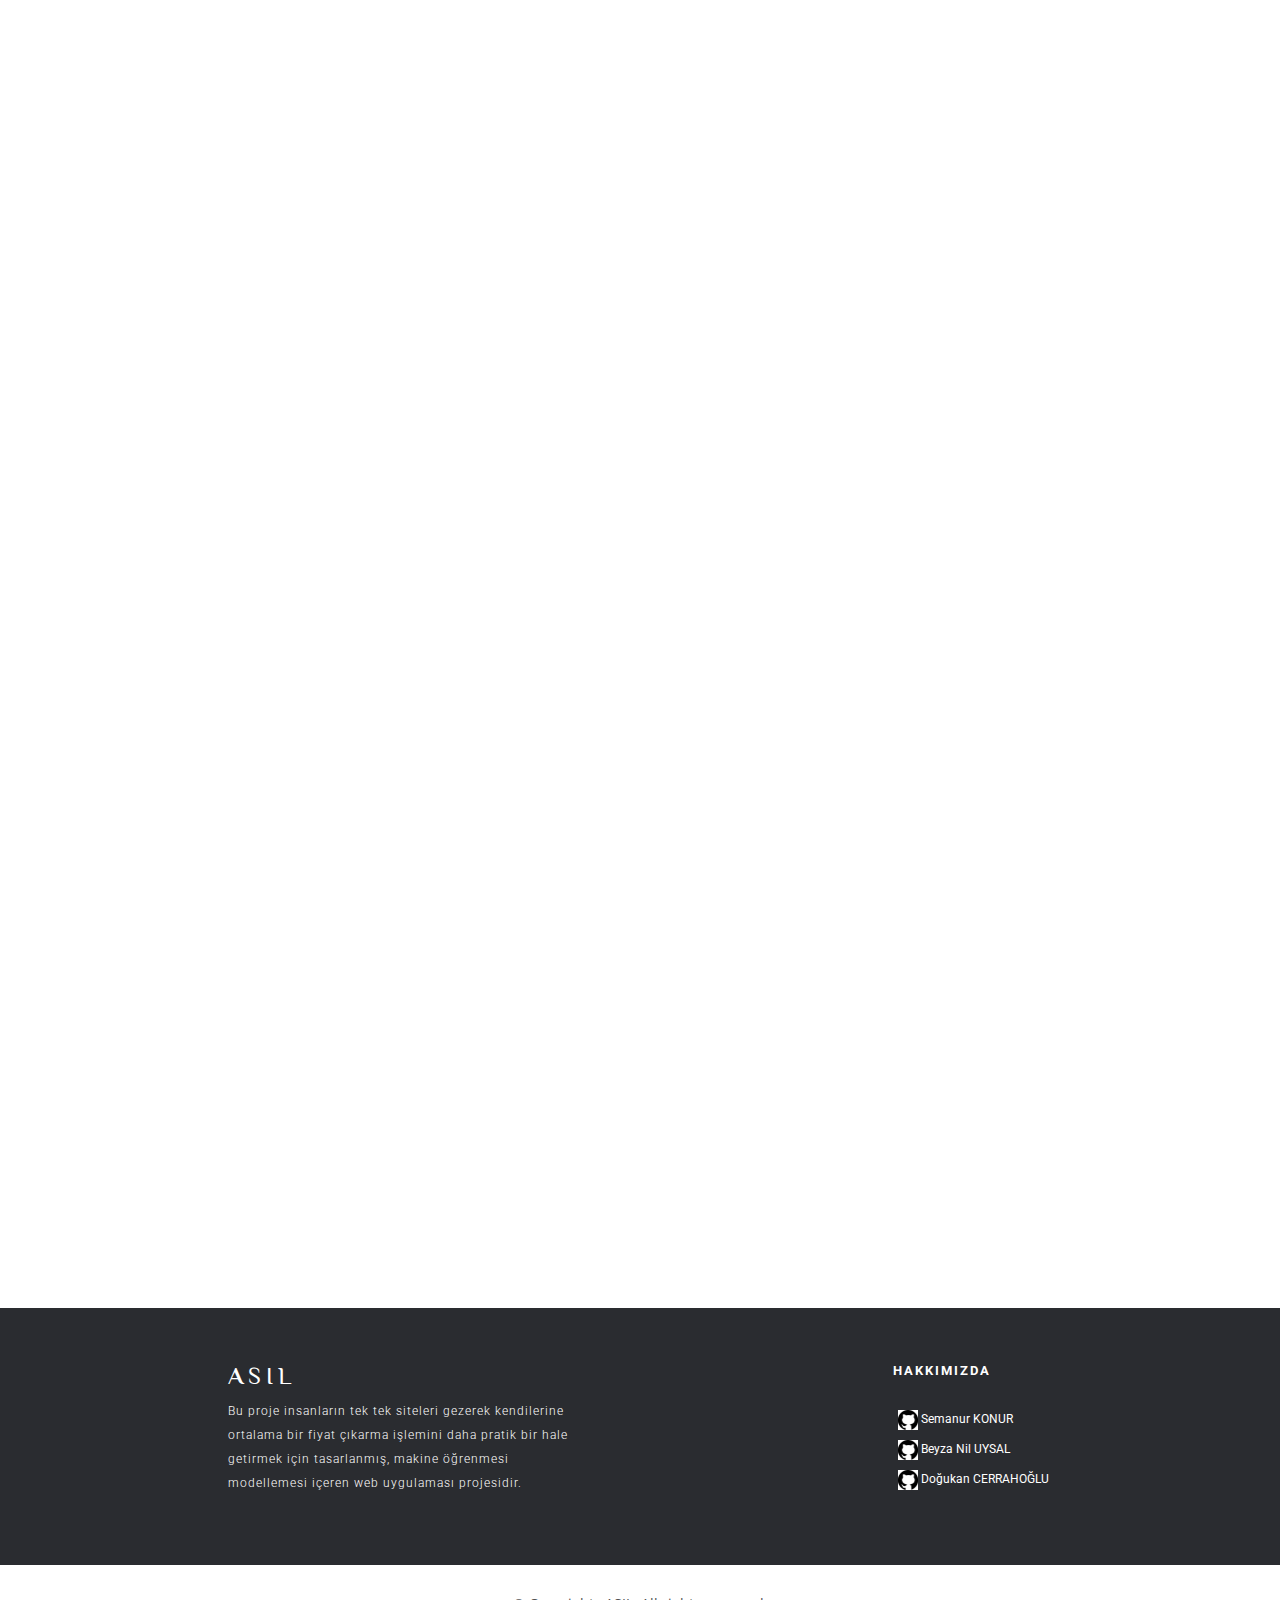
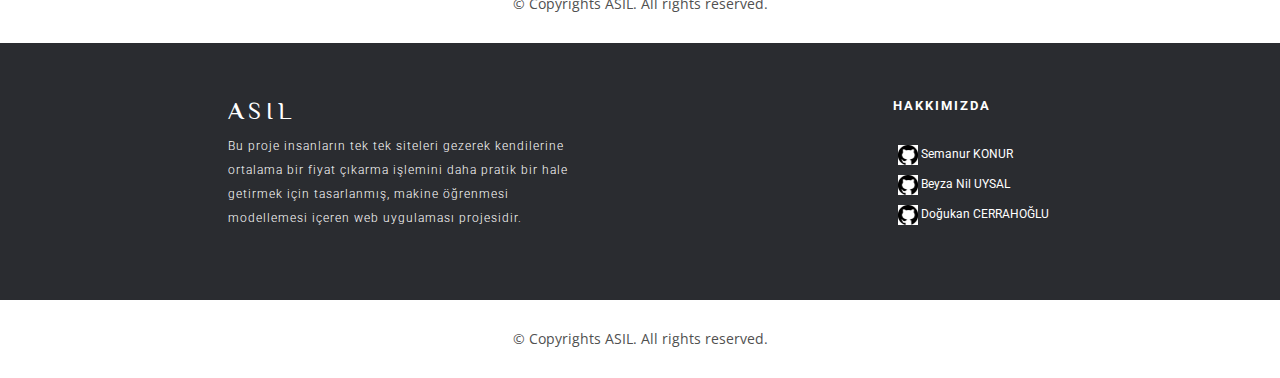
==== commit 9e1237ca: "Merge pull request #11 from semakonur/sema" ====
--- a/index.html
+++ b/index.html
@@ -220,6 +220,60 @@
   <!--==========================
     Footer
   ============================-->
+<footer class="footer">
+    <div class="container">
+      <div class="row">
+
+        <div class="col-md-12 col-lg-4">
+          <div class="footer-logo">
+
+            <a class="navbar-brand" href="#"><b>A</b>SIL</a>
+            <p>Bu proje insanların tek tek siteleri gezerek kendilerine ortalama bir fiyat çıkarma işlemini daha pratik bir hale getirmek için tasarlanmış, makine öğrenmesi modellemesi içeren web uygulaması projesidir.</p>
+
+          </div>
+        </div>
+
+        <div class="col-sm-6 col-md-3 col-lg-2">
+          <div class="list-menu">
+
+            <h4>Hakkımızda</h4>
+
+            <ul class="list-unstyled">
+              <li><a href="https://github.com/semakonur" target="_blank" >
+                    <img src="img/team/github-logo.jpg" type="icon" width="20px" height="20px" alt="github-logo">
+                      Semanur KONUR</a></li>
+              <li><a href="https://github.com/BNil23" target="_blank" >
+                    <img src="img/team/github-logo.jpg" type="icon" width="20px" height="20px" alt="github-logo">
+                      Beyza Nil UYSAL</a></li>
+              <li><a href="https://github.com/dogukancerrahoglu" target="_blank" >
+                    <img src="img/team/github-logo.jpg" type="icon" width="20px" height="20px" alt="github-logo">
+                      Doğukan CERRAHOĞLU</a></li>
+
+            </ul>
+
+          </div>
+        </div>
+
+
+      </div>
+    </div>
+
+    <div class="copyrights">
+      <div class="container">
+        <p>&copy; Copyrights ASIL. All rights reserved.</p>
+        <div class="credits">
+          <!--
+            All the links in the footer should remain intact.
+            You can delete the links only if you purchased the pro version.
+            Licensing information: https://bootstrapmade.com/license/
+            Purchase the pro version with working PHP/AJAX contact form: https://bootstrapmade.com/buy/?theme=eStartup
+          -->
+        </div>
+      </div>
+    </div>
+
+  </footer>
+
 
 <footer class="footer">
     <div class="container">
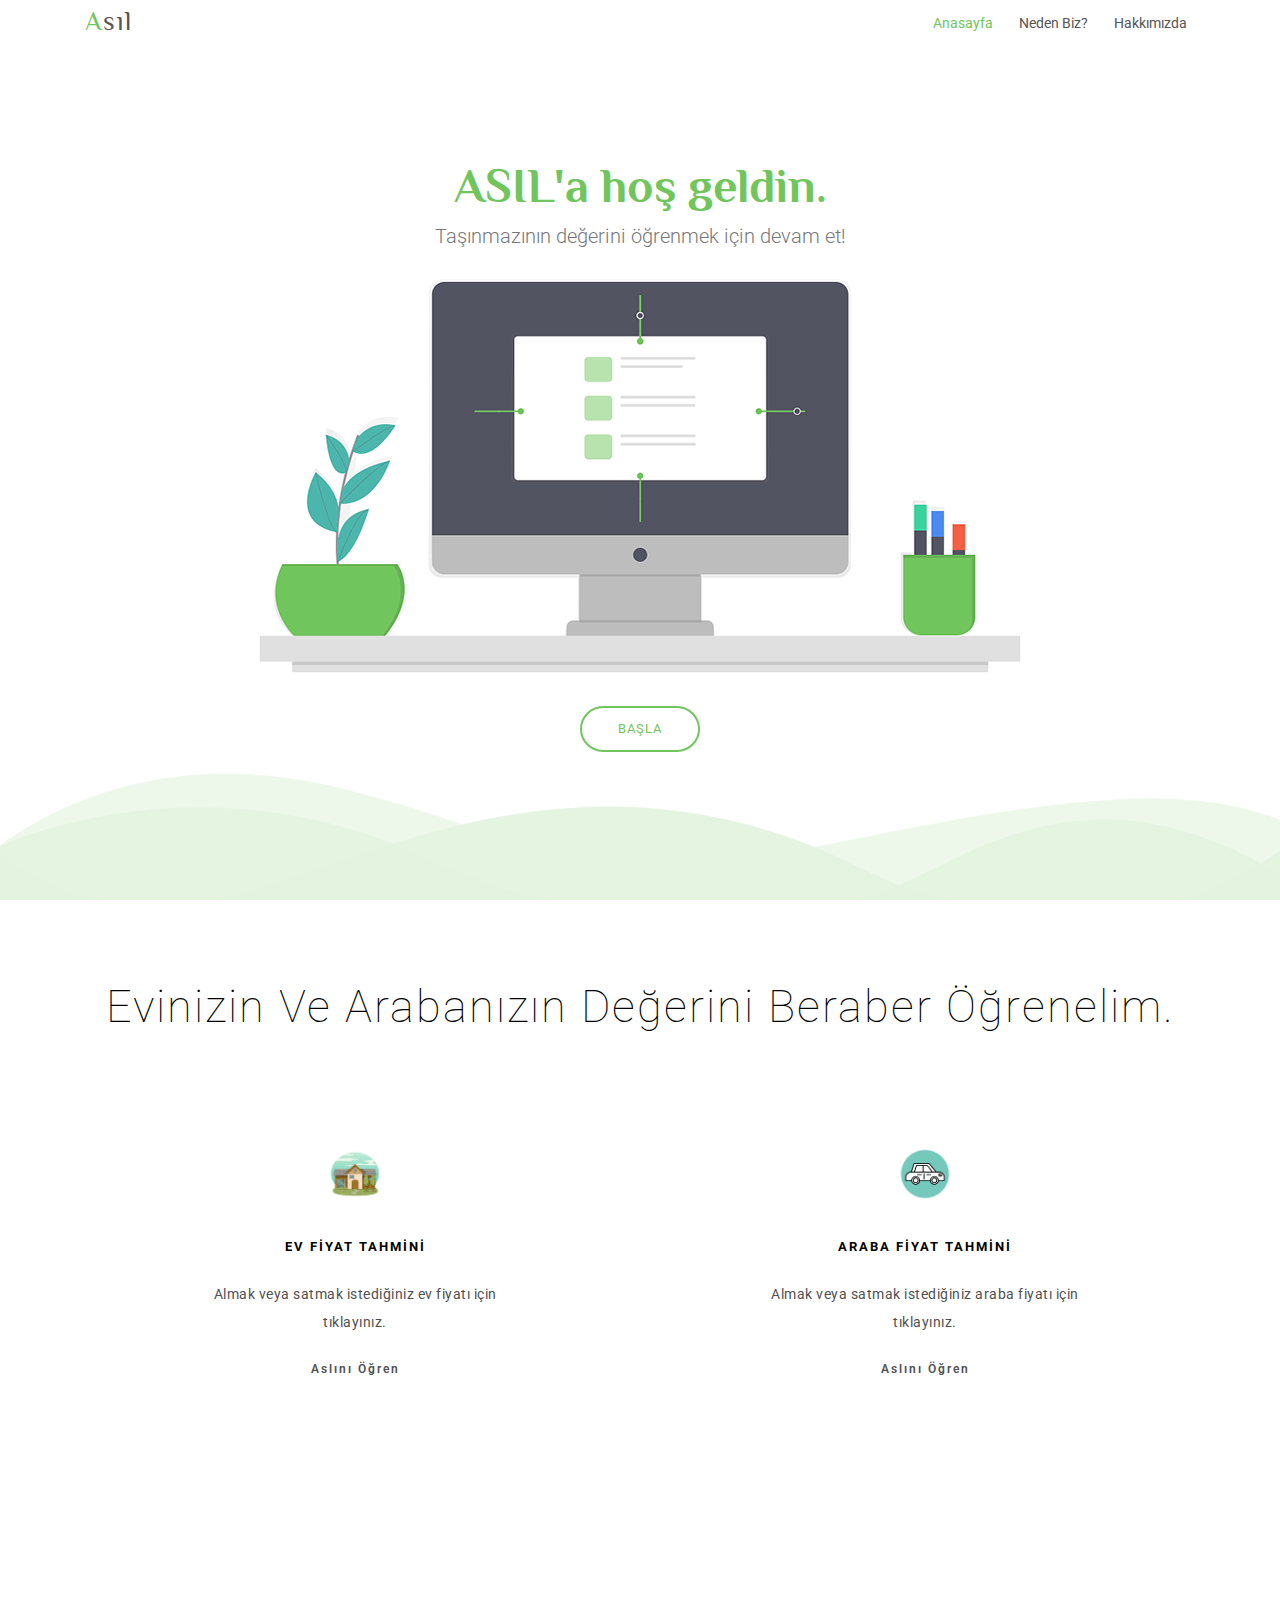
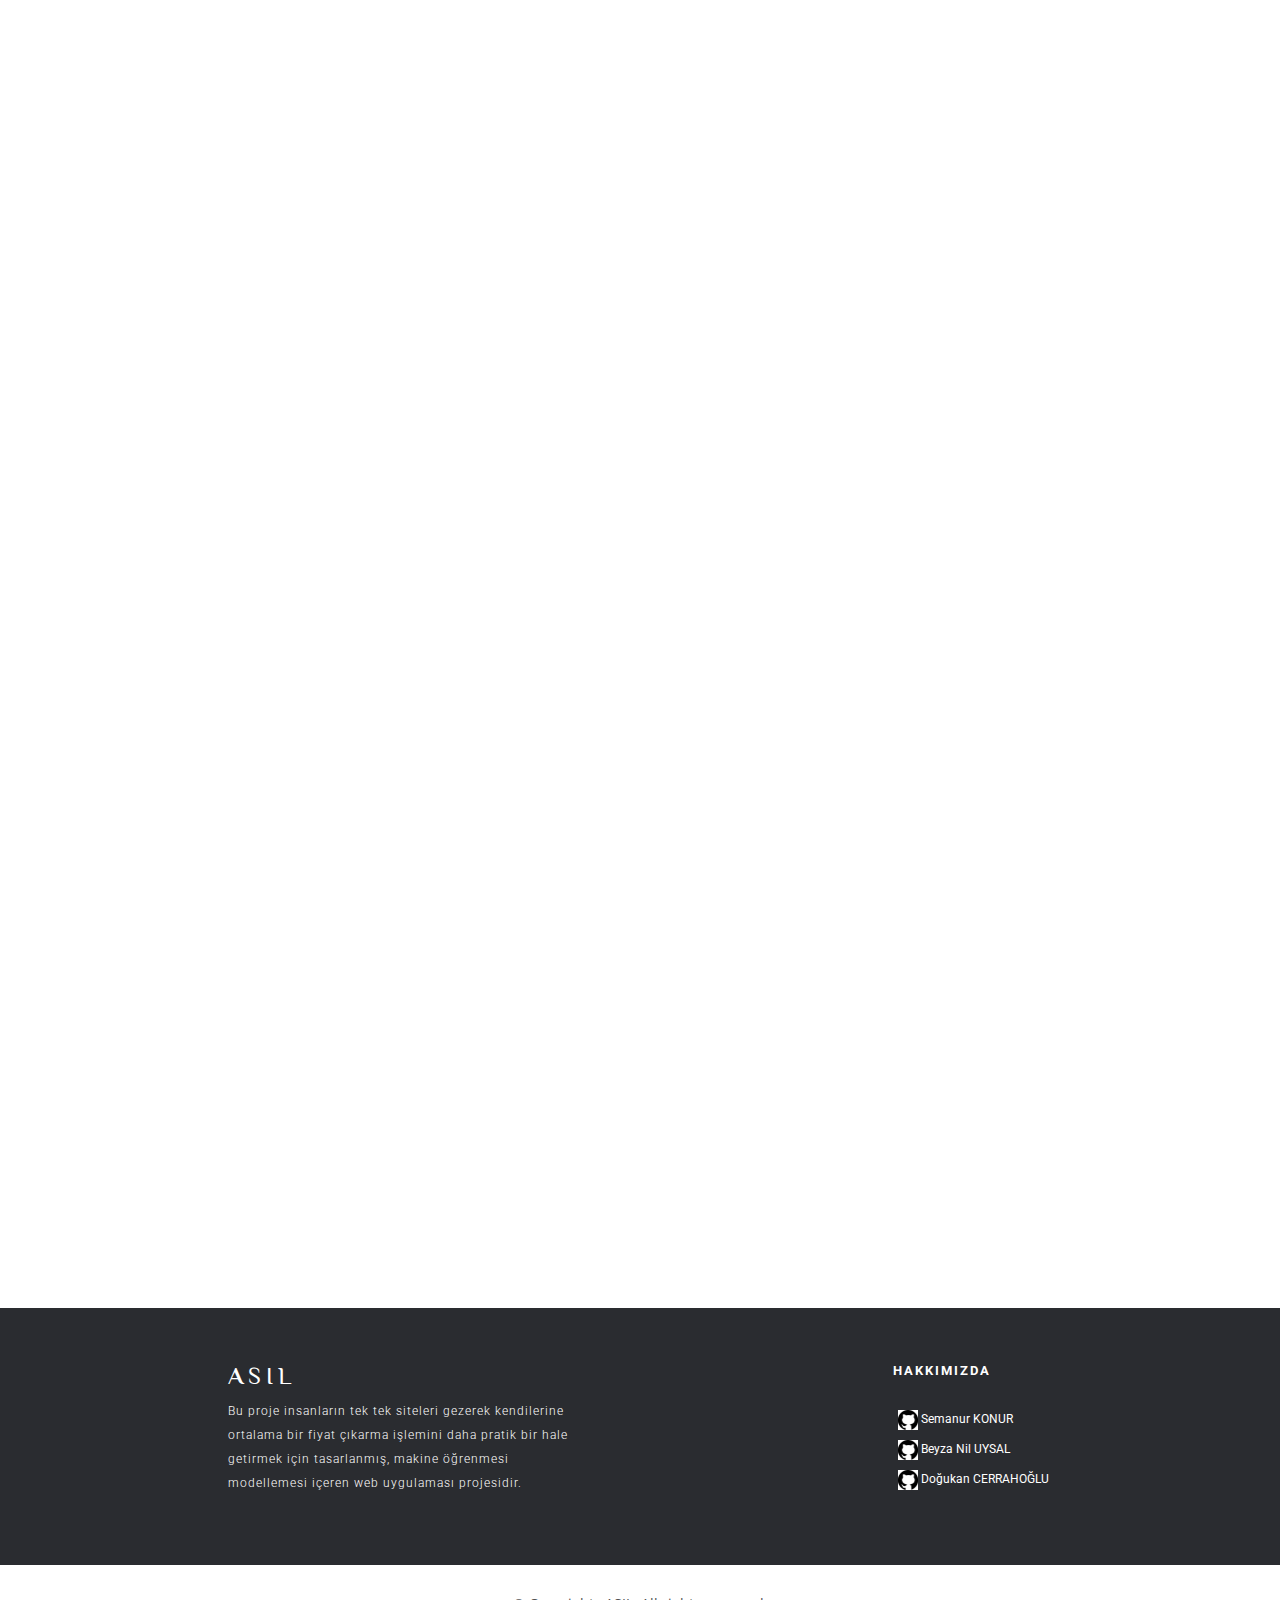
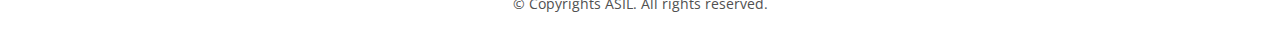
==== commit c924edfb: "asdsaasd adsd" ====
--- a/index.html
+++ b/index.html
@@ -274,60 +274,6 @@
 
   </footer>
 
-
-<footer class="footer">
-    <div class="container">
-      <div class="row">
-
-        <div class="col-md-12 col-lg-4">
-          <div class="footer-logo">
-
-            <a class="navbar-brand" href="#"><b>A</b>SIL</a>
-            <p>Bu proje insanların tek tek siteleri gezerek kendilerine ortalama bir fiyat çıkarma işlemini daha pratik bir hale getirmek için tasarlanmış, makine öğrenmesi modellemesi içeren web uygulaması projesidir.</p>
-
-          </div>
-        </div>
-
-        <div class="col-sm-6 col-md-3 col-lg-2">
-          <div class="list-menu">
-
-            <h4>Hakkımızda</h4>
-
-            <ul class="list-unstyled">
-              <li><a href="https://github.com/semakonur" target="_blank" >
-                    <img src="img/team/github-logo.jpg" type="icon" width="20px" height="20px" alt="github-logo">
-                      Semanur KONUR</a></li>
-              <li><a href="https://github.com/BNil23" target="_blank" >
-                    <img src="img/team/github-logo.jpg" type="icon" width="20px" height="20px" alt="github-logo">
-                      Beyza Nil UYSAL</a></li>
-              <li><a href="https://github.com/dogukancerrahoglu" target="_blank" >
-                    <img src="img/team/github-logo.jpg" type="icon" width="20px" height="20px" alt="github-logo">
-                      Doğukan CERRAHOĞLU</a></li>
-
-            </ul>
-
-          </div>
-        </div>
-
-
-      </div>
-    </div>
-
-    <div class="copyrights">
-      <div class="container">
-        <p>&copy; Copyrights ASIL. All rights reserved.</p>
-        <div class="credits">
-          <!--
-            All the links in the footer should remain intact.
-            You can delete the links only if you purchased the pro version.
-            Licensing information: https://bootstrapmade.com/license/
-            Purchase the pro version with working PHP/AJAX contact form: https://bootstrapmade.com/buy/?theme=eStartup
-          -->
-        </div>
-      </div>
-    </div>
-
-  </footer>
 
 
   <a href="#" class="back-to-top"><i class="fa fa-chevron-up"></i></a>
